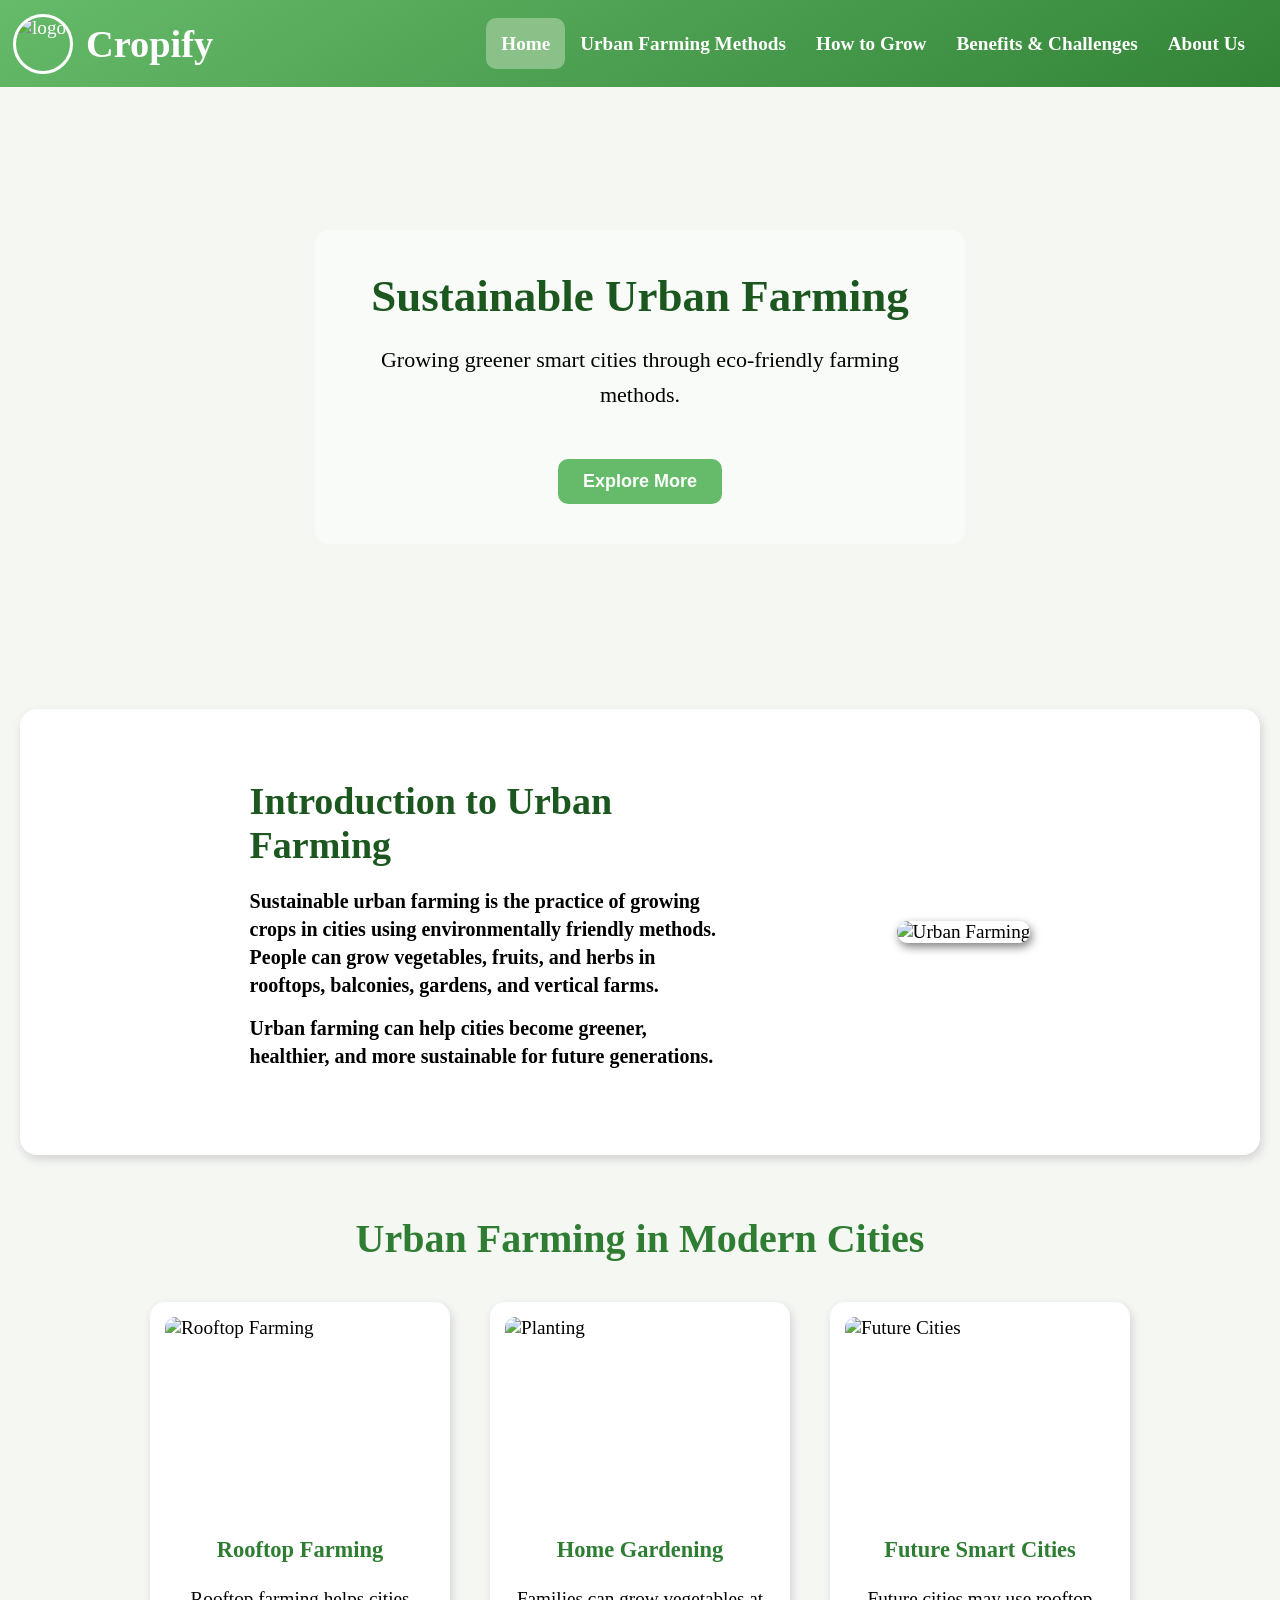
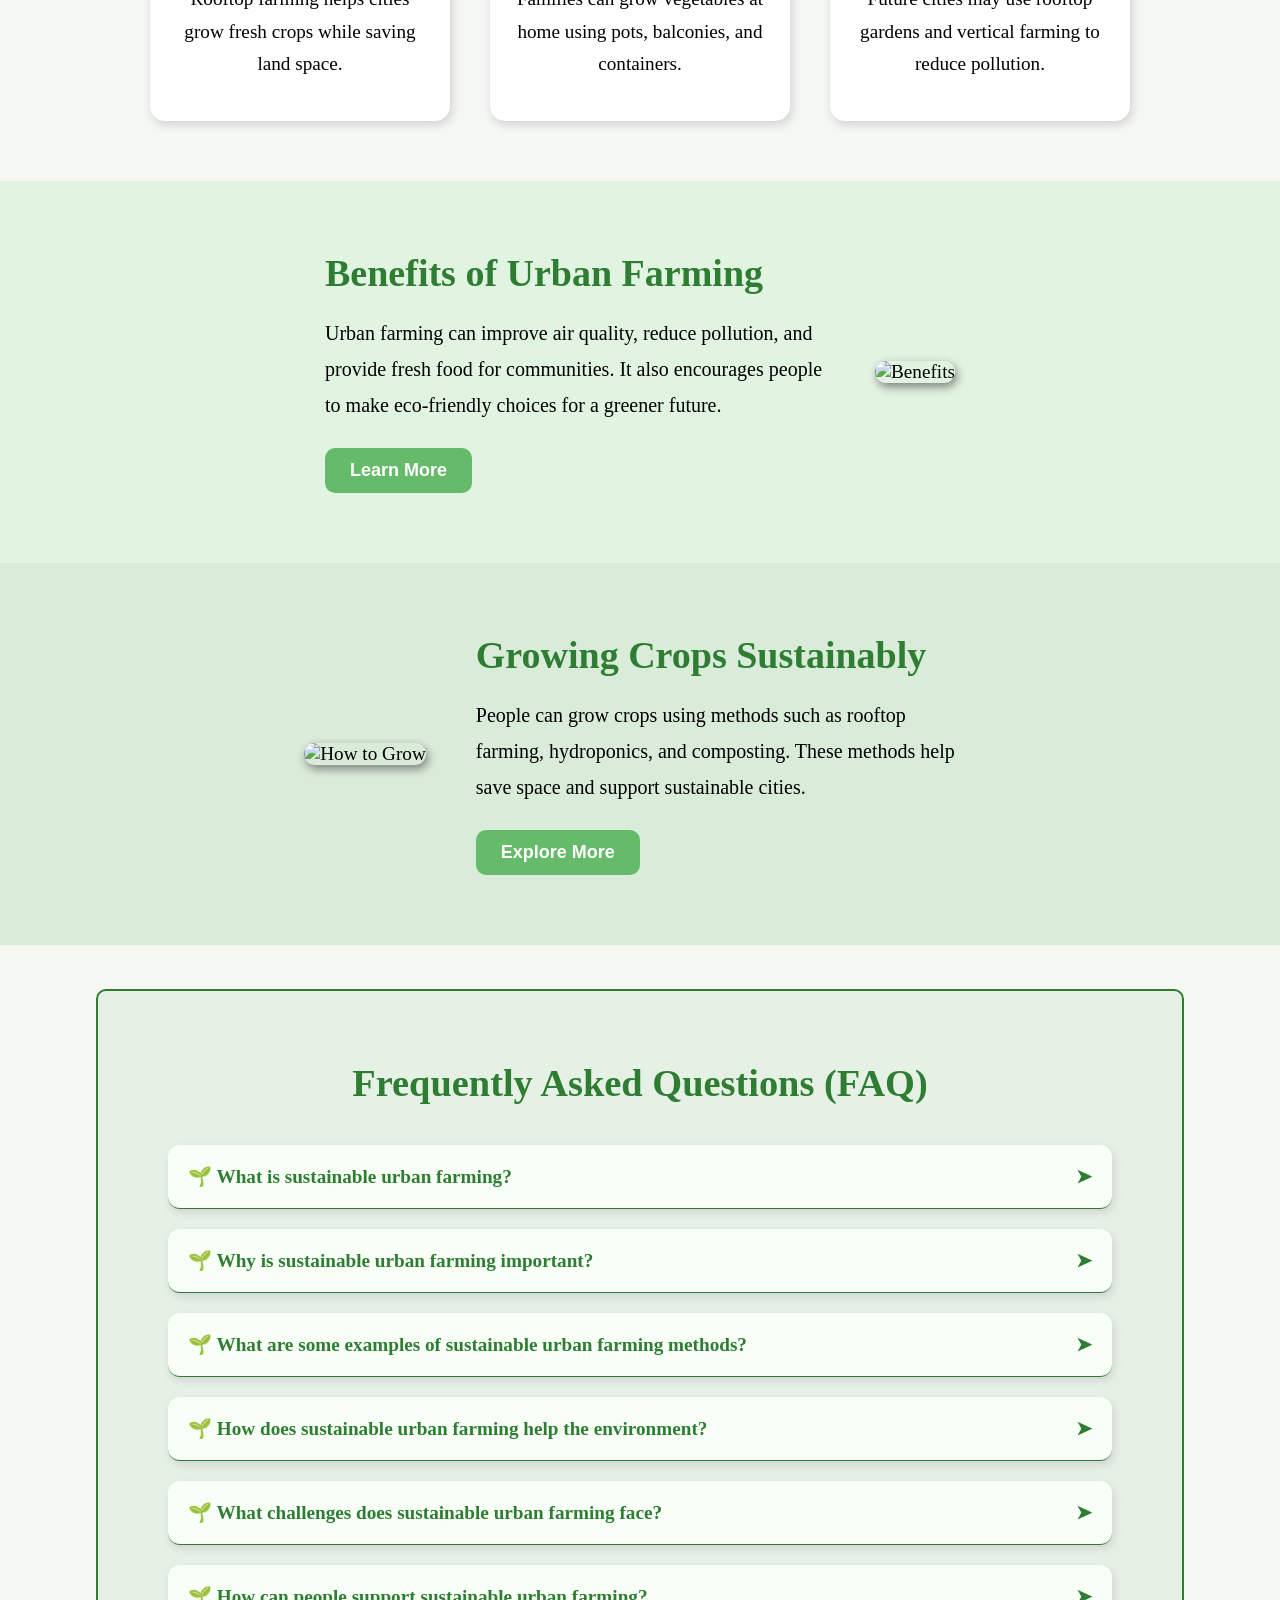
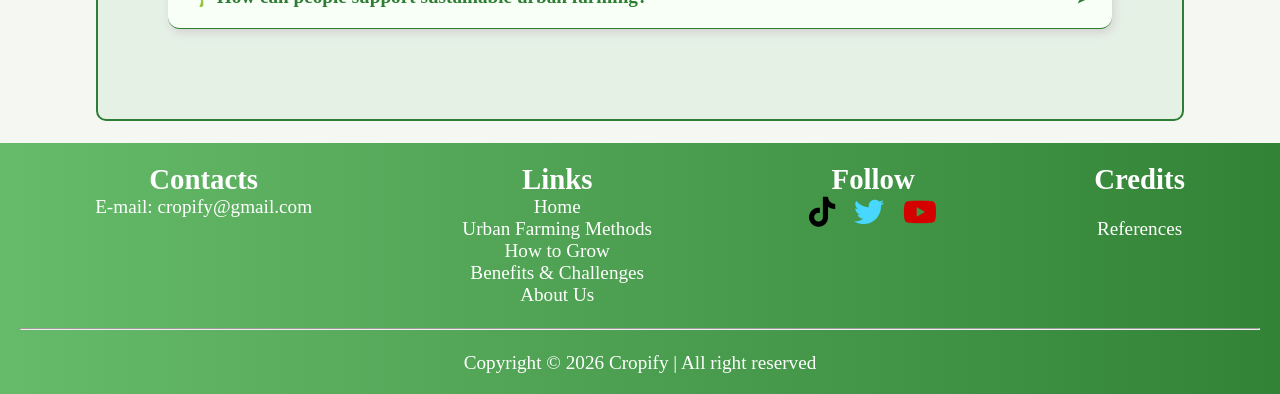
==== index.html @ d0942dc9 "Add files via upload" ====
<!DOCTYPE html>
<html lang="en">
<head>
    <meta charset="UTF-8">
    <meta name="viewport" content="width=device-width, initial-scale=1.0">
    <title>Cropify - Home</title>
    <link rel="icon" href="Icons/logo.ico">
    <link rel="stylesheet" href="index.css">
    <link rel="stylesheet" href="https://cdnjs.cloudflare.com/ajax/libs/font-awesome/6.5.0/css/all.min.css">
</head>
<body>
    <!--Header-->
    <div class="header">
        <div class="logo">
            <img src="icons/logo.ico" alt="logo">
            <h1>Cropify</h1>
        </div>
 
        <input type="checkbox" id="menu-check">
        <label for="menu-check" class="menu_icon">☰</label>

        <ul class="menu" type="none">
            <li><a href="index.html" class="show">Home</a></li>
            <li><a href="overview.html">Urban Farming Methods</a></li>
            <li><a href="pbl_howtogrow.html">How to Grow</a></li>
            <li><a href="Benefits.html">Benefits & Challenges</a></li>
            <li><a href="about us.html">About Us</a></li>
        </ul>
    </div>
    
    <!--Hero Section-->
    <div class="hero-container">
        <div class="hero-content">
            <h2>Sustainable Urban Farming</h2>
            <p>
                Growing greener smart cities through eco-friendly farming methods.
            </p>
            <br>
            <button>
                <a href="overview.html">Explore More</a>
            </button>
        </div>
    </div>
    <br>

    <!--Intro-->
    <div class="intro">
        <div class="intro-text">
        <h2>Introduction to Urban Farming</h2>
            <p>
                Sustainable urban farming is the practice of growing crops in cities using environmentally friendly methods. People can grow vegetables, fruits, and herbs in rooftops, balconies, gardens, and vertical farms.
            </p>
            <p>
                Urban farming can help cities become greener, healthier, and more sustainable for future generations.
            </p>
        </div>
        <div class="intro-image">
            <img src="images/urban agriculture.jpg" alt="Urban Farming">
        </div>
    </div>
    
    <!--Cards-->
    <div class="card-section">
        <h2>Urban Farming in Modern Cities</h2>

        <div class="cards">

            <div class="card">
                <img src="images/rooftop garden.jpg" alt="Rooftop Farming">
                <h3>Rooftop Farming</h3>
                <p>
                    Rooftop farming helps cities grow fresh crops while saving land space.
                </p>
            </div>
            
            <div class="card">
                <img src="images/Students planting.jpg" alt="Planting">
                <h3>Home Gardening</h3>
                <p>
                    Families can grow vegetables at home using pots, balconies, and containers.
                </p>
            </div>
            
            <div class="card">
                <img src="images/future green city.jpg" alt="Future Cities">
                <h3>Future Smart Cities</h3>
                <p>
                    Future cities may use rooftop gardens and vertical farming to reduce pollution.
                </p>
            </div>
        </div>
    </div>

    <!--Preview-->
    <div class="preview-section1">
        <div class="preview-text">
            <h2>Benefits of Urban Farming</h2>
            <p>
                Urban farming can improve air quality, reduce pollution, and provide fresh food for communities. It also encourages people to make eco-friendly choices for a greener future.
            </p>
            <button><a href="Benefits.html">Learn More</a></button>
        </div>
        <div class="preview-image">
            <img src="images/fresh vegetables community garden.jpg" alt="Benefits">
        </div>
    </div>
    
    <div class="preview-section2">
        <div class="preview-image">
            <img src="images/hydroponic farming.jpg" alt="How to Grow">
        </div>
        <div class="preview-text">
            <h2>Growing Crops Sustainably</h2>
            <p>
                People can grow crops using methods such as rooftop farming, hydroponics, and composting. These methods help save space and support sustainable cities.
            </p>
            <button><a href="pbl_tipstogrow.html">Explore More</a></button>
        </div>
    </div>

    <br><br>

    <!--FAQ-->
    <div class="faq">
        <h1>Frequently Asked Questions (FAQ)</h1>
        <details>
            <summary>🌱 What is sustainable urban farming?</summary>
            <p>
                Sustainable urban farming is growing food in cities using methods that are good for the environment and help protect natural resources for the future.
            </p>
        </details>
        <details>
            <summary>🌱 Why is sustainable urban farming important?</summary>
            <p>
                It is important because it helps cities produce fresh food locally, reduces pollution from transporting food, and makes urban areas greener.
            </p>
        </details>
        <details>
            <summary>🌱 What are some examples of sustainable urban farming methods?</summary>
            <p>
                Examples include rooftop gardens, community gardens, vertical farming, greenhouses, and hydroponics, which all use space and resources efficiently.
            </p>
        </details>
        
        <details>
            <summary>🌱 How does sustainable urban farming help the environment?</summary>
            <p>
                It improves air quality, reduces waste and carbon emissions, and increases green spaces in cities.
            </p>
        </details>
        
        <details>
            <summary>🌱 What challenges does sustainable urban farming face?</summary>
            <p>
                Some challenges include limited space in cities, soil pollution, high starting costs, and the need for technology and maintenance.
            </p>
        </details>
        
        <details>
            <summary>🌱 How can people support sustainable urban farming?</summary>
            <p>
                People can support it by starting small home gardens, joining community farms, using eco-friendly practices, and learning more about sustainable food production.
            </p>
        </details>
    </div>

    <br>

    <!--footer-->
    <div class="footer">
        <div class="ft-container">
            <div class="ft-contact">
                <h2>Contacts</h2>
                <p>E-mail: <a href="">cropify@gmail.com</a></p>
            </div>
            <div class="links">
                <h2>Links</h2>
                <ul type="none">
                    <li><a href="index.html">Home</a></li>
                    <li><a href="overview.html">Urban Farming Methods</a></li>
                    <li><a href="pbl_howtogrow.html">How to Grow</a></li>
                    <li><a href="Benefits.html">Benefits & Challenges</a></li>
                    <li><a href="about us.html">About Us</a></li>
                </ul>
                <br>
            </div>
            <div class="social-icons">
                <h2>Follow</h2>
                <a href="https://www.tiktok.com/search?q=sustainable%20urban%20farming&t=1780014566578" class="tiktok"><i class="fab fa-tiktok"></i></a>
                <a href="https://x.com/search?q=sustainable%20urban%20farming&src=typed_query&f=top" class="twitter"><i class="fab fa-twitter"></i></a>
                <a href="https://www.youtube.com/channel/UCtoEuL28WUz4v6fltpDAhZA" class="youtube"><i class="fab fa-youtube"></i></a>
            </div>
            <div class="References">
                <h2>Credits</h2>
                <br>
                <a href="https://canva.link/aensawiiavmq3fc">References</a>
            </br>
            </div>
        </div>
        <hr><br>
        <p>Copyright &copy; 2026 Cropify | All right reserved</p>
    </div>
</body>
</html>
---- index.css ----
*{
    margin: 0;
    padding: 0;
    box-sizing: border-box;
}
body{
    font-family: 'Times New Roman', Times, serif;
    background-color: #f4f7f2;
    font-size: larger;
}

/*Header*/
.header{
    width: 100%;
    background: linear-gradient(150deg,#66bb6a,#328336);
    display: flex;
    justify-content: space-between;
    align-items: center;
    color: white;
    top: 0;
    height: 87px;
    z-index: 10;
    position: sticky;
    padding-right: 20px;
}
.logo{
    display: flex;
    align-items: center;
    padding: 13px;
    gap: 13px;
}
.logo img{
    width: 60px;
    height: 60px;
    border: 3px solid white;
    border-radius: 50%;
}

.menu{
    display: flex;
}
.menu li a{
    color: white;
    text-decoration: none;
    position: relative;
    font-weight: bold;
    transition: 0.3s;
    padding: 15px;
}
.menu li a:hover{
    background-color: #89c189;
    border-radius: 7px;
    padding: 10px;
    transition: 0.4s;
    color: white;
}
.show{
    background-color: #89c189;
    padding: 7px;
    border-radius: 10px;
}
#menu-check{
    display: none;
}
.menu_icon{
    display: none;
    font-size: 30px;
    padding-right: 13px;
}
@media(max-width:1000px){
    .menu{
        display: none;
        flex-direction: column;
        position: absolute;
        top: 90px;
        right: 20px;
        background-color: #3c853c;
        padding: 20px;
        border-radius: 10px;
        width: 40%;
        line-height: 50px;
    }
    
    #menu-check:checked ~ .menu{
        display: flex;
    }
    .menu_icon{
        display: block;
    }
}


.hero-container{
    background: url(images/index\ hero\ img.webp) no-repeat center;
    background-size: cover;
    height: 600px;
    display: flex;
    justify-content: center;
    align-items: center;
}
.hero-content{
    background-color: rgba(255,255,255,0.5);
    width: 650px;
    padding: 40px;
    border-radius: 15px;
    text-align: center;
}
.hero-content h2{
    font-size: 45px;
    margin-bottom: 20px;
    color: #1b571e;
}
.hero-content p{
    font-size: 22px;
    margin-bottom: 25px;
    line-height: 1.6;
}
button{
    padding: 12px 25px;
    border: none;
    border-radius: 10px;
    background-color: #66bb6a;
    transition: 0.3s;
}
button:hover{
    background-color: #2e7d32;
    transform: scale(1.08);
}
button a{
    text-decoration: none;
    color: white;
    font-size: 18px;
    font-weight: bold;
}

/*Intro*/
.intro{
    display: flex;
    justify-content: center;
    align-items: center;
    gap: 50px;
    padding: 70px;
    flex-wrap: wrap;
    background-color: white;
    box-shadow: 2px 4px 10px lightgray;
    border-radius: 17px;
    margin-left: 20px;
    margin-right: 20px;
}
.intro-image img{
    width: 500px;
    height: 320px;
    border-radius: 15px;
    box-shadow: 2px 4px 10px gray;
    margin-left: 127px;
    transition: 0.4s;
}
.intro-image img:hover{
    transform: translateY(-10px);
}
.intro-text{
    font-weight: bold;
    width: 470px;
}
.intro-text h2{
    color: #1b571e;
    margin-bottom: 20px;
    font-size: 38px;
}
.intro-text p{
    line-height: 1.4;
    margin-bottom: 15px;
    font-size: 20px;
}

/*Cards*/
.card-section{
    padding: 60px;
}
.card-section h2{
    text-align: center;
    font-size: 40px;
    color: #2e7d32;
    margin-bottom: 40px;
}
.cards{
    display: flex;
    justify-content: center;
    gap: 40px;
    flex-wrap: wrap;
    margin-top: 40px;
}
.card{
    background-color: white;
    width: 300px;
    border-radius: 15px;
    box-shadow: 2px 4px 10px lightgray;
    transition: 0.4s;
    padding-bottom: 20px;
}
.card:hover{
    transform: translateY(-10px);
}
.card img{
    width: 90%;
    height: 200px;
    display: block;
    margin: 15px auto;
    border-radius: 10px;
}
.card h3{
    text-align: center;
    margin-top: 20px;
    color: #2e7d32;
}
.card p{
    padding: 20px;
    line-height: 1.7;
    text-align: center;
}

/*Preview*/
.preview-section1, .preview-section2{
    display: flex;
    justify-content: center;
    align-items: center;
    gap: 50px;
    padding: 70px;
    flex-wrap: wrap;
}
.preview-section2{
    background-color: #d9ebd9;
}
.preview-section1{
    background-color: #e1f4e1;
}
.preview-image img{
    width: 450px;
    height: 320px;
    object-fit: cover;
    border-radius: 15px;
    box-shadow: 2px 4px 10px gray;
    transition: 0.4s;
}
.preview-image img:hover{
    transform: translateY(-10px);
}
.preview-text{
    width: 500px;
}
.preview-text h2{
    color: #2e7d32;
    margin-bottom: 20px;
    font-size: 38px;
}
.preview-text p{
    line-height: 1.8;
    margin-bottom: 25px;
    font-size: 20px;
}

/*FAQ*/
.faq{
    padding: 70px;
    width: 85%;
    margin: auto;
    border: 2px solid #2e7d32;
    background-color: #e6f1e6;
    border-radius: 10px;
    font-weight: bold;
}
.faq h1{
    text-align: center;
    color: #2e7d32;
    margin-bottom: 40px;
}
.faq details{
    background-color: #f7fff7;
    padding: 20px;
    margin-bottom: 20px;
    border-radius: 12px;
    box-shadow: 2px 4px 10px lightgray;
    border-bottom: 1px solid #2e7d32;
    transition: 0.4s;
}
.faq details p{
    margin-top: 15px;
    line-height: 1.7;
    background-color: #f0f8f0;
    border-left: 5px solid #2e7d32;
    border-radius: 13px;
    padding: 10px;
}
.faq summary{
    color: #2e7d32;
    list-style: none;
    display: flex;
    justify-content: space-between;
    text-align: left;
}
.faq details summary::after{
    content: "➤";
    color: #2e7d32;
    transition: 0.5s;
}
.faq details:open summary::after{
    transform: rotate(90deg);
}
.faq details:hover{
    background-color: #ecf9ec;
    transform: translateY(-10px);
}


@media(max-width:1000px){
    .hero-content{
        width: 90%;
    }
    .intro-section, .preview-section{
        padding: 30px;
    }
    .intro-text, .preview-text{
        width: 100%;
    }
    .intro-image img, .preview-image img{
        width: 90%;
        display: block;
        margin: auto;
    }
    .card{
        width: 100%;
        margin: auto;
    }
    .card img{
        height: 350px;
    }
    .cards{
        gap: 25px;
    }
    .faq{
        width: 95%;
        padding: 30px;
    }
}

.footer{
    background: linear-gradient(to right, #66bb6a,#328336);
    color: white;
    padding: 20px;
    text-align: center;/*67676hehehehehehehe6767667677778876*/
}
.ft-container{
    display: flex;
    justify-content: space-around;
}
.ft-container a{
    color: white;
    text-decoration: none;
}
.ft-container a:hover{
    color: #055209;
}
.social-icons a{
    margin: 7px;
    font-size: 30px;
}
.twitter i{
    color: #47d7ff;
}
.youtube i{
    color: #d50000;
}
.tiktok i{
    color: black;
}
 
@media (max-width:768px){
    .ft-container{
        flex-direction: column;
        gap: 20px;
    }
}
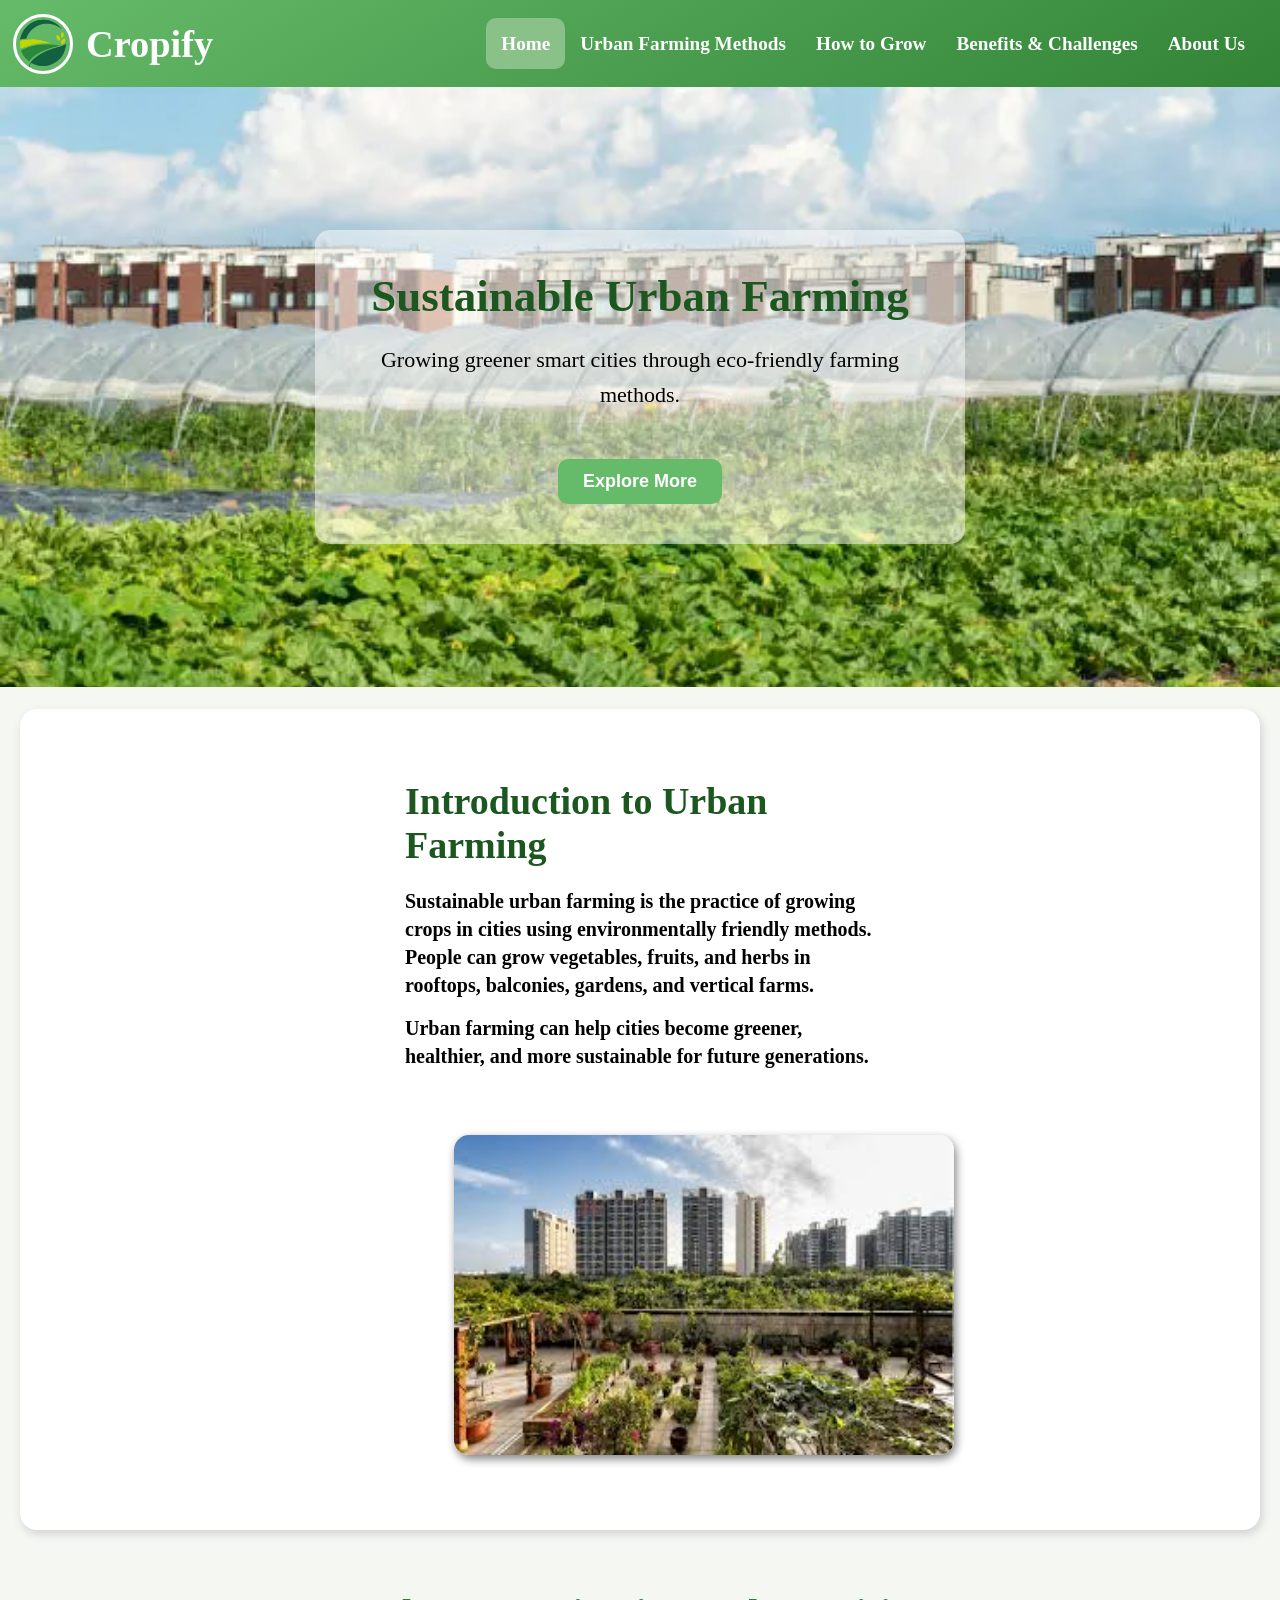
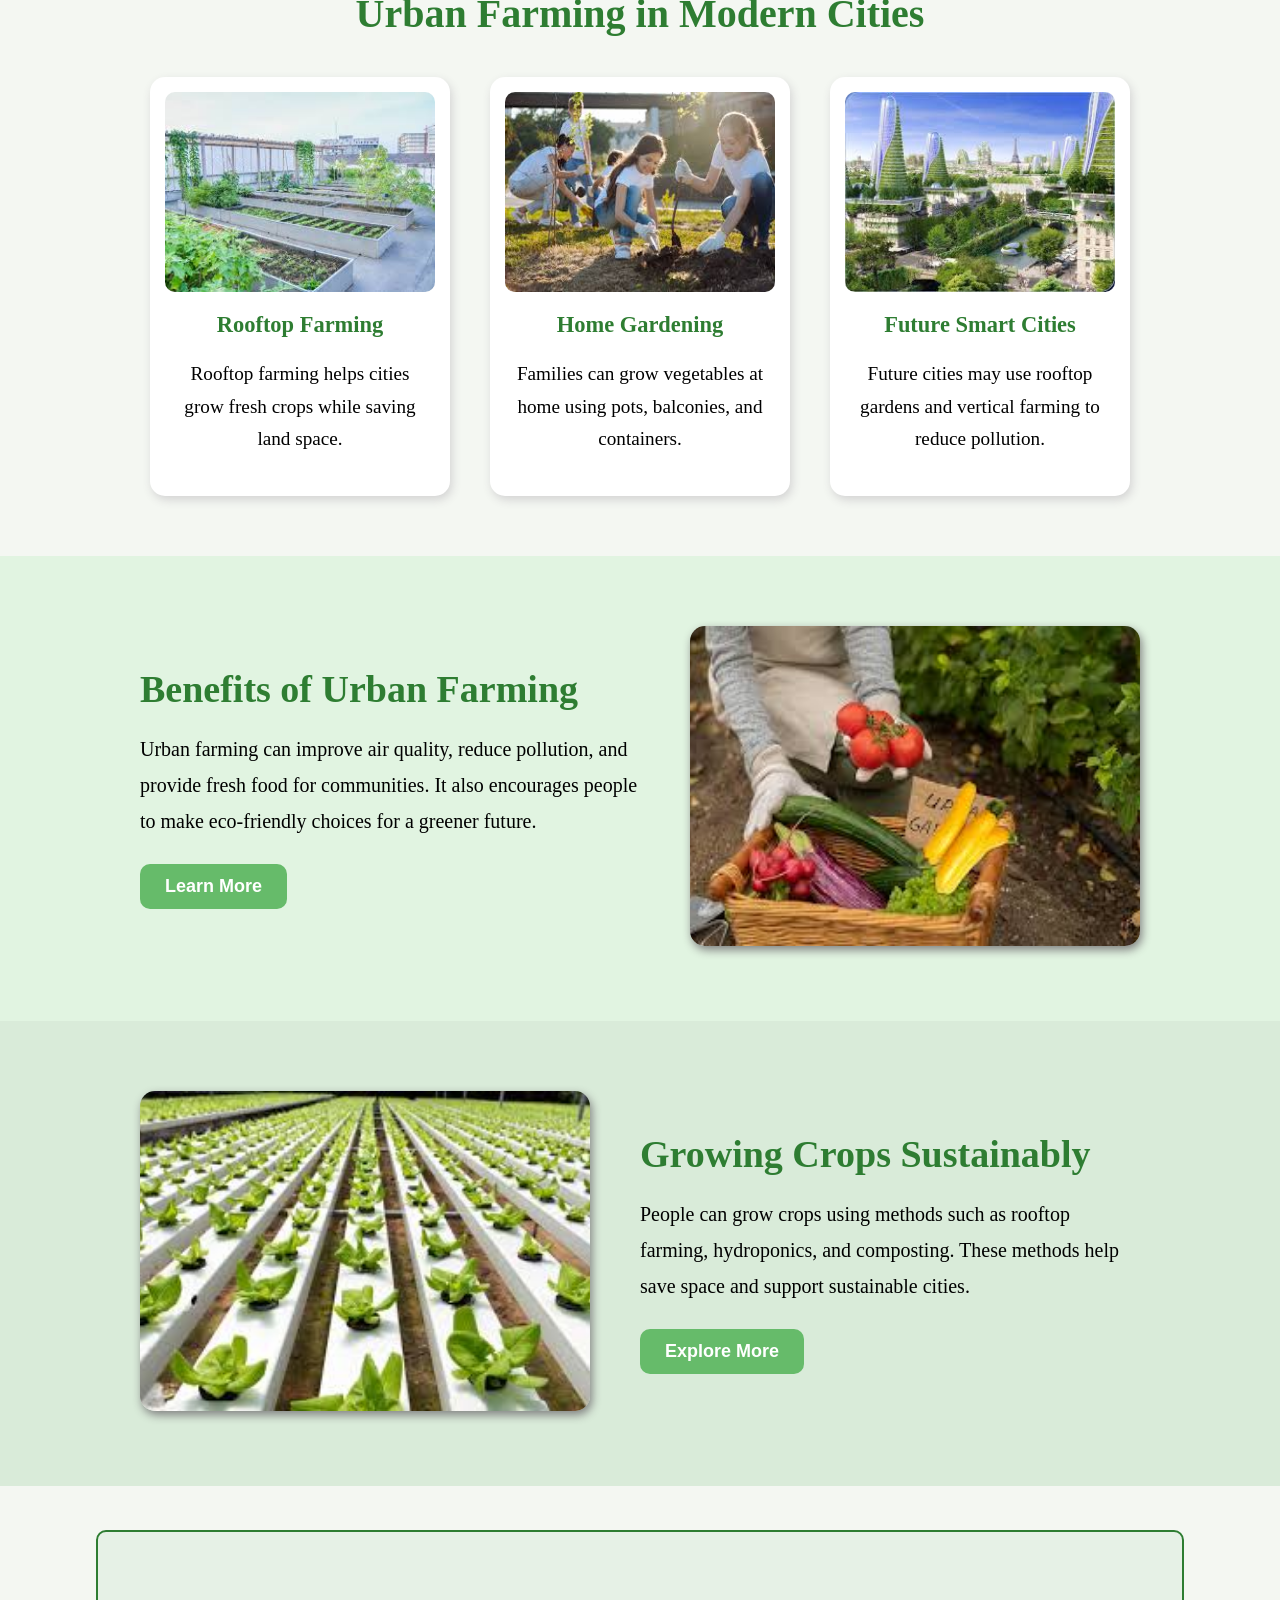
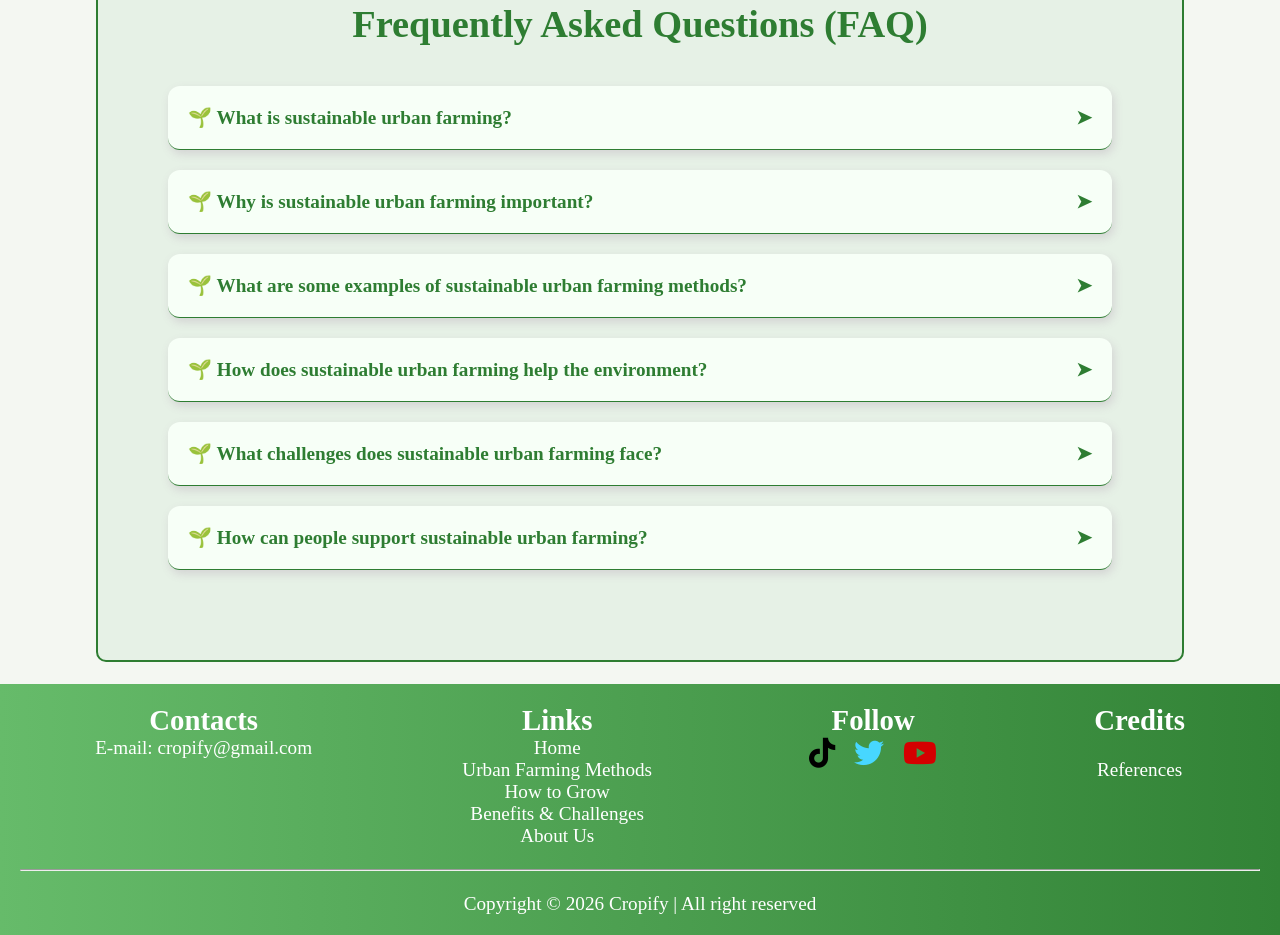
==== commit 1c8f9f50: "index.html" ====
--- a/index.html
+++ b/index.html
@@ -114,7 +114,7 @@
             <p>
                 People can grow crops using methods such as rooftop farming, hydroponics, and composting. These methods help save space and support sustainable cities.
             </p>
-            <button><a href="pbl_tipstogrow.html">Explore More</a></button>
+            <button><a href="pbl_howtogrow.html">Explore More</a></button>
         </div>
     </div>
 
@@ -201,4 +201,4 @@
         <p>Copyright &copy; 2026 Cropify | All right reserved</p>
     </div>
 </body>
-</html>+</html>
